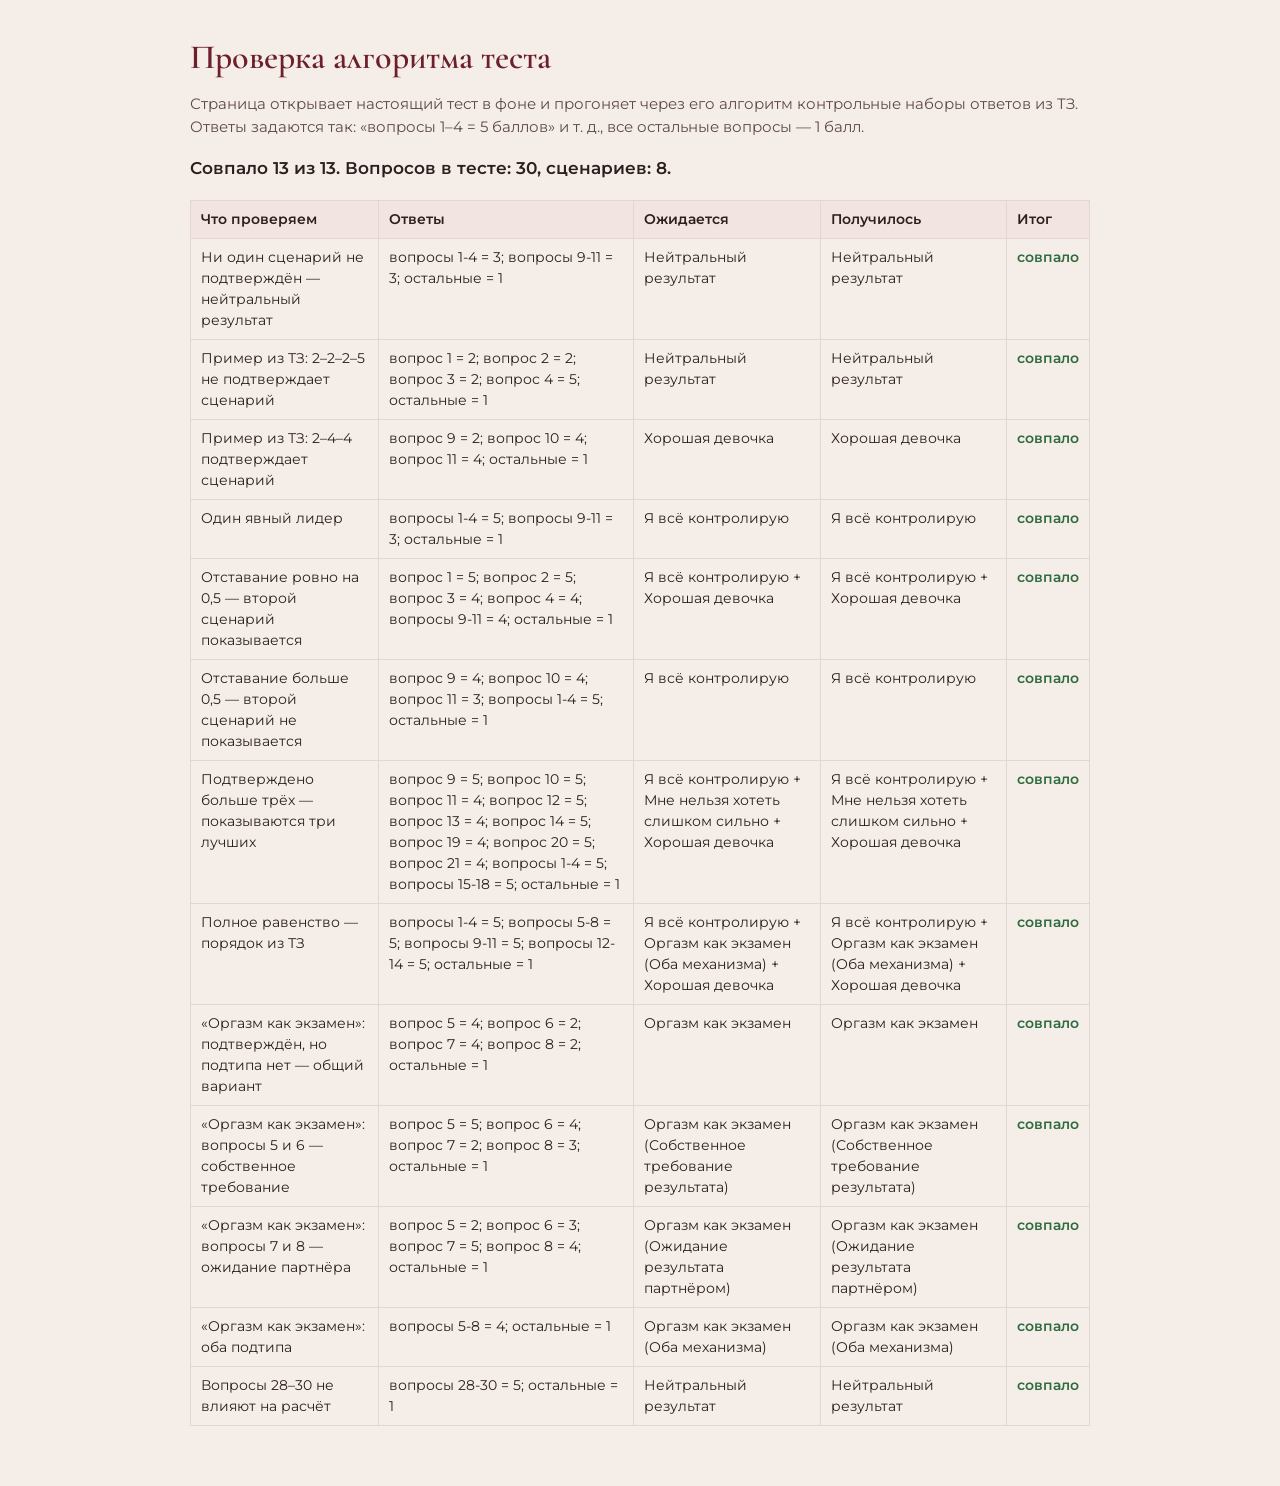
==== checks.html @ d8a2ab55 "Add files via upload" ====
<!doctype html>
<html lang="ru">
<head>
<meta charset="utf-8">
<meta name="viewport" content="width=device-width, initial-scale=1">
<meta name="robots" content="noindex">
<title>Проверка алгоритма теста</title>
<link rel="stylesheet" href="fonts.css">
<style>
body { margin: 0; background: #f5eee8; color: #2d1f1f; font: 15px/1.5 "Montserrat", Arial, sans-serif; }
.wrap { max-width: 900px; margin: 0 auto; padding: 32px 18px 60px; }
h1 { font-family: "Cormorant Garamond", Georgia, serif; font-size: 34px; color: #6d1f2b; margin: 0 0 10px; }
p { margin: 0 0 14px; }
.total { font-weight: 600; font-size: 17px; margin: 18px 0; }
table { border-collapse: collapse; width: 100%; font-size: 14px; }
th, td { border: 1px solid #e4d6cb; padding: 8px 10px; text-align: left; vertical-align: top; }
th { background: #f2e4e1; }
.ok { color: #2e6b3f; font-weight: 600; }
.fail { color: #a3362a; font-weight: 600; }
code { font-family: Consolas, monospace; font-size: 13px; }
.muted { color: #5f4b46; }
</style>
</head>
<body>
<div class="wrap">
  <h1>Проверка алгоритма теста</h1>
  <p class="muted">Страница открывает настоящий тест в фоне и прогоняет через его алгоритм контрольные наборы ответов из ТЗ.
  Ответы задаются так: «вопросы 1–4 = 5 баллов» и т. д., все остальные вопросы — 1 балл.</p>
  <p class="total" id="total">Выполняется…</p>
  <table>
    <thead><tr><th>Что проверяем</th><th>Ответы</th><th>Ожидается</th><th>Получилось</th><th>Итог</th></tr></thead>
    <tbody id="rows"></tbody>
  </table>
</div>
<iframe id="app" src="index.html" style="width:0;height:0;border:0;position:absolute;left:-9999px" title="тест"></iframe>
<script>
const CASES = [
  { name: "Ни один сценарий не подтверждён — нейтральный результат", answers: { "1-4": 3, "9-11": 3 },
    expect: ["Нейтральный результат"] },
  { name: "Пример из ТЗ: 2–2–2–5 не подтверждает сценарий", answers: { "1": 2, "2": 2, "3": 2, "4": 5 },
    expect: ["Нейтральный результат"] },
  { name: "Пример из ТЗ: 2–4–4 подтверждает сценарий", answers: { "9": 2, "10": 4, "11": 4 },
    expect: ["Хорошая девочка"] },
  { name: "Один явный лидер", answers: { "1-4": 5, "9-11": 3 },
    expect: ["Я всё контролирую"] },
  { name: "Отставание ровно на 0,5 — второй сценарий показывается", answers: { "1": 5, "2": 5, "3": 4, "4": 4, "9-11": 4 },
    expect: ["Я всё контролирую", "Хорошая девочка"] },
  { name: "Отставание больше 0,5 — второй сценарий не показывается", answers: { "1-4": 5, "9": 4, "10": 4, "11": 3 },
    expect: ["Я всё контролирую"] },
  { name: "Подтверждено больше трёх — показываются три лучших", answers: { "1-4": 5, "9": 5, "10": 5, "11": 4, "12": 5, "13": 4, "14": 5, "15-18": 5, "19": 4, "20": 5, "21": 4 },
    expect: ["Я всё контролирую", "Мне нельзя хотеть слишком сильно", "Хорошая девочка"] },
  { name: "Полное равенство — порядок из ТЗ", answers: { "1-4": 5, "5-8": 5, "9-11": 5, "12-14": 5 },
    expect: ["Я всё контролирую", "Оргазм как экзамен (Оба механизма)", "Хорошая девочка"] },
  { name: "«Оргазм как экзамен»: подтверждён, но подтипа нет — общий вариант", answers: { "5": 4, "6": 2, "7": 4, "8": 2 },
    expect: ["Оргазм как экзамен"] },
  { name: "«Оргазм как экзамен»: вопросы 5 и 6 — собственное требование", answers: { "5": 5, "6": 4, "7": 2, "8": 3 },
    expect: ["Оргазм как экзамен (Собственное требование результата)"] },
  { name: "«Оргазм как экзамен»: вопросы 7 и 8 — ожидание партнёра", answers: { "5": 2, "6": 3, "7": 5, "8": 4 },
    expect: ["Оргазм как экзамен (Ожидание результата партнёром)"] },
  { name: "«Оргазм как экзамен»: оба подтипа", answers: { "5-8": 4 },
    expect: ["Оргазм как экзамен (Оба механизма)"] },
  { name: "Вопросы 28–30 не влияют на расчёт", answers: { "28-30": 5 },
    expect: ["Нейтральный результат"] }
];

function build(spec, total) {
  const answers = {};
  for (let n = 1; n <= total; n++) answers[n] = 1;
  for (const [range, value] of Object.entries(spec)) {
    const [from, to] = range.split("-").map(Number);
    for (let n = from; n <= (to || from); n++) answers[n] = value;
  }
  return answers;
}

function describe(spec) {
  return Object.entries(spec).map(([r, v]) => `${r.includes("-") ? "вопросы " : "вопрос "}${r} = ${v}`).join("; ") + "; остальные = 1";
}

document.getElementById("app").addEventListener("load", () => {
  const app = document.getElementById("app").contentWindow;
  const content = app.TestApp.content;
  const total = content.questions.length;
  const rows = document.getElementById("rows");
  let passed = 0;
  CASES.forEach(c => {
    const got = app.TestApp.resultLabels(app.TestApp.computeResult(content, build(c.answers, total)));
    const ok = JSON.stringify(got) === JSON.stringify(c.expect);
    if (ok) passed++;
    const tr = document.createElement("tr");
    [c.name, describe(c.answers), c.expect.join(" + "), got.join(" + ")].forEach(text => {
      const td = document.createElement("td");
      td.textContent = text;
      tr.appendChild(td);
    });
    const last = document.createElement("td");
    last.className = ok ? "ok" : "fail";
    last.textContent = ok ? "совпало" : "не совпало";
    tr.appendChild(last);
    rows.appendChild(tr);
  });
  document.getElementById("total").textContent =
    `Совпало ${passed} из ${CASES.length}. Вопросов в тесте: ${total}, сценариев: ${content.scenarios.length}.`;
});
</script>
</body>
</html>
---- fonts.css ----
@font-face {
  font-family: 'Cormorant Garamond';
  font-style: italic;
  font-weight: 500;
  font-display: swap;
  src: url(fonts/CormorantGaramond-italic-500-cyrillic.woff2) format('woff2');
  unicode-range: U+0301, U+0400-045F, U+0490-0491, U+04B0-04B1, U+2116;
}
@font-face {
  font-family: 'Cormorant Garamond';
  font-style: italic;
  font-weight: 500;
  font-display: swap;
  src: url(fonts/CormorantGaramond-italic-500-latin.woff2) format('woff2');
  unicode-range: U+0000-00FF, U+0131, U+0152-0153, U+02BB-02BC, U+02C6, U+02DA, U+02DC, U+0304, U+0308, U+0329, U+2000-206F, U+20AC, U+2122, U+2191, U+2193, U+2212, U+2215, U+FEFF, U+FFFD;
}
@font-face {
  font-family: 'Cormorant Garamond';
  font-style: normal;
  font-weight: 500;
  font-display: swap;
  src: url(fonts/CormorantGaramond-normal-500-cyrillic.woff2) format('woff2');
  unicode-range: U+0301, U+0400-045F, U+0490-0491, U+04B0-04B1, U+2116;
}
@font-face {
  font-family: 'Cormorant Garamond';
  font-style: normal;
  font-weight: 500;
  font-display: swap;
  src: url(fonts/CormorantGaramond-normal-500-latin.woff2) format('woff2');
  unicode-range: U+0000-00FF, U+0131, U+0152-0153, U+02BB-02BC, U+02C6, U+02DA, U+02DC, U+0304, U+0308, U+0329, U+2000-206F, U+20AC, U+2122, U+2191, U+2193, U+2212, U+2215, U+FEFF, U+FFFD;
}
@font-face {
  font-family: 'Cormorant Garamond';
  font-style: normal;
  font-weight: 600;
  font-display: swap;
  src: url(fonts/CormorantGaramond-normal-500-cyrillic.woff2) format('woff2');
  unicode-range: U+0301, U+0400-045F, U+0490-0491, U+04B0-04B1, U+2116;
}
@font-face {
  font-family: 'Cormorant Garamond';
  font-style: normal;
  font-weight: 600;
  font-display: swap;
  src: url(fonts/CormorantGaramond-normal-500-latin.woff2) format('woff2');
  unicode-range: U+0000-00FF, U+0131, U+0152-0153, U+02BB-02BC, U+02C6, U+02DA, U+02DC, U+0304, U+0308, U+0329, U+2000-206F, U+20AC, U+2122, U+2191, U+2193, U+2212, U+2215, U+FEFF, U+FFFD;
}
@font-face {
  font-family: 'Montserrat';
  font-style: normal;
  font-weight: 400;
  font-display: swap;
  src: url(fonts/Montserrat-normal-400-cyrillic.woff2) format('woff2');
  unicode-range: U+0301, U+0400-045F, U+0490-0491, U+04B0-04B1, U+2116;
}
@font-face {
  font-family: 'Montserrat';
  font-style: normal;
  font-weight: 400;
  font-display: swap;
  src: url(fonts/Montserrat-normal-400-latin.woff2) format('woff2');
  unicode-range: U+0000-00FF, U+0131, U+0152-0153, U+02BB-02BC, U+02C6, U+02DA, U+02DC, U+0304, U+0308, U+0329, U+2000-206F, U+20AC, U+2122, U+2191, U+2193, U+2212, U+2215, U+FEFF, U+FFFD;
}
@font-face {
  font-family: 'Montserrat';
  font-style: normal;
  font-weight: 500;
  font-display: swap;
  src: url(fonts/Montserrat-normal-400-cyrillic.woff2) format('woff2');
  unicode-range: U+0301, U+0400-045F, U+0490-0491, U+04B0-04B1, U+2116;
}
@font-face {
  font-family: 'Montserrat';
  font-style: normal;
  font-weight: 500;
  font-display: swap;
  src: url(fonts/Montserrat-normal-400-latin.woff2) format('woff2');
  unicode-range: U+0000-00FF, U+0131, U+0152-0153, U+02BB-02BC, U+02C6, U+02DA, U+02DC, U+0304, U+0308, U+0329, U+2000-206F, U+20AC, U+2122, U+2191, U+2193, U+2212, U+2215, U+FEFF, U+FFFD;
}
@font-face {
  font-family: 'Montserrat';
  font-style: normal;
  font-weight: 600;
  font-display: swap;
  src: url(fonts/Montserrat-normal-400-cyrillic.woff2) format('woff2');
  unicode-range: U+0301, U+0400-045F, U+0490-0491, U+04B0-04B1, U+2116;
}
@font-face {
  font-family: 'Montserrat';
  font-style: normal;
  font-weight: 600;
  font-display: swap;
  src: url(fonts/Montserrat-normal-400-latin.woff2) format('woff2');
  unicode-range: U+0000-00FF, U+0131, U+0152-0153, U+02BB-02BC, U+02C6, U+02DA, U+02DC, U+0304, U+0308, U+0329, U+2000-206F, U+20AC, U+2122, U+2191, U+2193, U+2212, U+2215, U+FEFF, U+FFFD;
}
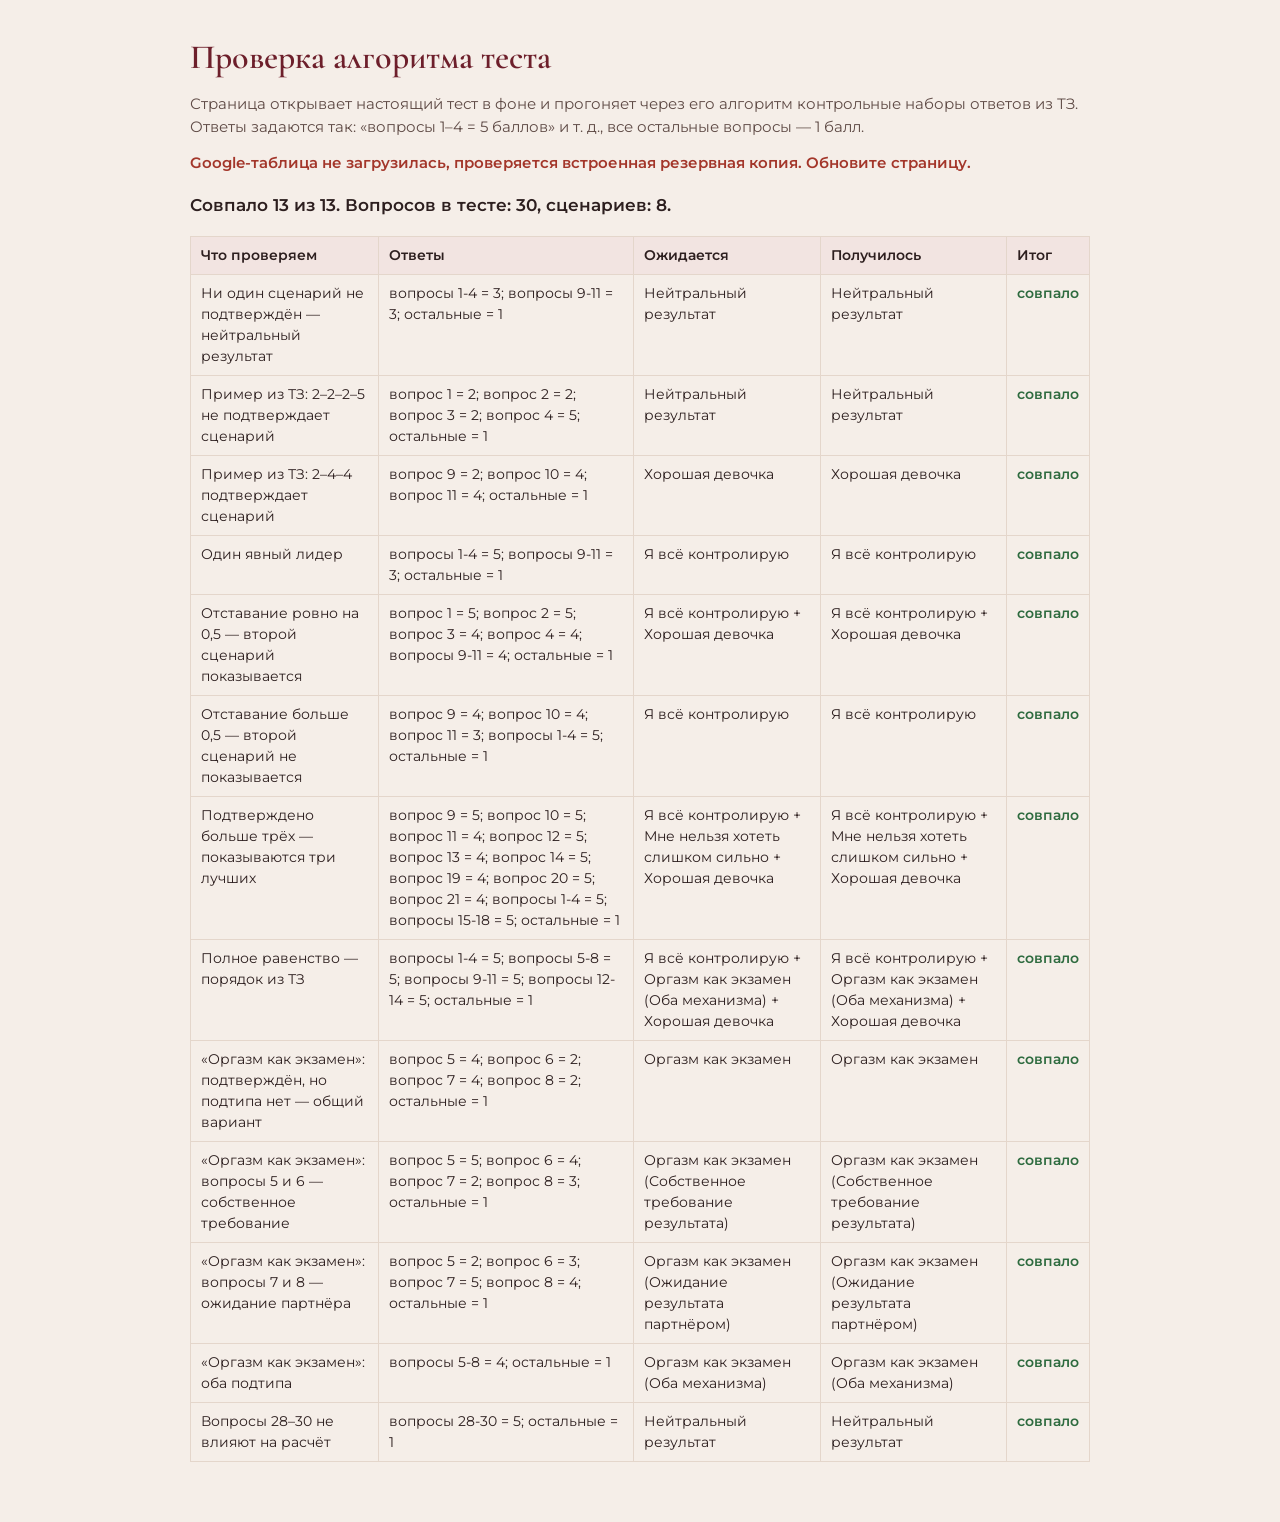
==== commit 482fde06: "Add files via upload" ====
--- a/checks.html
+++ b/checks.html
@@ -1,107 +1,121 @@
-<!doctype html>
-<html lang="ru">
-<head>
-<meta charset="utf-8">
-<meta name="viewport" content="width=device-width, initial-scale=1">
-<meta name="robots" content="noindex">
-<title>Проверка алгоритма теста</title>
-<link rel="stylesheet" href="fonts.css">
-<style>
-body { margin: 0; background: #f5eee8; color: #2d1f1f; font: 15px/1.5 "Montserrat", Arial, sans-serif; }
-.wrap { max-width: 900px; margin: 0 auto; padding: 32px 18px 60px; }
-h1 { font-family: "Cormorant Garamond", Georgia, serif; font-size: 34px; color: #6d1f2b; margin: 0 0 10px; }
-p { margin: 0 0 14px; }
-.total { font-weight: 600; font-size: 17px; margin: 18px 0; }
-table { border-collapse: collapse; width: 100%; font-size: 14px; }
-th, td { border: 1px solid #e4d6cb; padding: 8px 10px; text-align: left; vertical-align: top; }
-th { background: #f2e4e1; }
-.ok { color: #2e6b3f; font-weight: 600; }
-.fail { color: #a3362a; font-weight: 600; }
-code { font-family: Consolas, monospace; font-size: 13px; }
-.muted { color: #5f4b46; }
-</style>
-</head>
-<body>
-<div class="wrap">
-  <h1>Проверка алгоритма теста</h1>
-  <p class="muted">Страница открывает настоящий тест в фоне и прогоняет через его алгоритм контрольные наборы ответов из ТЗ.
-  Ответы задаются так: «вопросы 1–4 = 5 баллов» и т. д., все остальные вопросы — 1 балл.</p>
-  <p class="total" id="total">Выполняется…</p>
-  <table>
-    <thead><tr><th>Что проверяем</th><th>Ответы</th><th>Ожидается</th><th>Получилось</th><th>Итог</th></tr></thead>
-    <tbody id="rows"></tbody>
-  </table>
-</div>
-<iframe id="app" src="index.html" style="width:0;height:0;border:0;position:absolute;left:-9999px" title="тест"></iframe>
-<script>
-const CASES = [
-  { name: "Ни один сценарий не подтверждён — нейтральный результат", answers: { "1-4": 3, "9-11": 3 },
-    expect: ["Нейтральный результат"] },
-  { name: "Пример из ТЗ: 2–2–2–5 не подтверждает сценарий", answers: { "1": 2, "2": 2, "3": 2, "4": 5 },
-    expect: ["Нейтральный результат"] },
-  { name: "Пример из ТЗ: 2–4–4 подтверждает сценарий", answers: { "9": 2, "10": 4, "11": 4 },
-    expect: ["Хорошая девочка"] },
-  { name: "Один явный лидер", answers: { "1-4": 5, "9-11": 3 },
-    expect: ["Я всё контролирую"] },
-  { name: "Отставание ровно на 0,5 — второй сценарий показывается", answers: { "1": 5, "2": 5, "3": 4, "4": 4, "9-11": 4 },
-    expect: ["Я всё контролирую", "Хорошая девочка"] },
-  { name: "Отставание больше 0,5 — второй сценарий не показывается", answers: { "1-4": 5, "9": 4, "10": 4, "11": 3 },
-    expect: ["Я всё контролирую"] },
-  { name: "Подтверждено больше трёх — показываются три лучших", answers: { "1-4": 5, "9": 5, "10": 5, "11": 4, "12": 5, "13": 4, "14": 5, "15-18": 5, "19": 4, "20": 5, "21": 4 },
-    expect: ["Я всё контролирую", "Мне нельзя хотеть слишком сильно", "Хорошая девочка"] },
-  { name: "Полное равенство — порядок из ТЗ", answers: { "1-4": 5, "5-8": 5, "9-11": 5, "12-14": 5 },
-    expect: ["Я всё контролирую", "Оргазм как экзамен (Оба механизма)", "Хорошая девочка"] },
-  { name: "«Оргазм как экзамен»: подтверждён, но подтипа нет — общий вариант", answers: { "5": 4, "6": 2, "7": 4, "8": 2 },
-    expect: ["Оргазм как экзамен"] },
-  { name: "«Оргазм как экзамен»: вопросы 5 и 6 — собственное требование", answers: { "5": 5, "6": 4, "7": 2, "8": 3 },
-    expect: ["Оргазм как экзамен (Собственное требование результата)"] },
-  { name: "«Оргазм как экзамен»: вопросы 7 и 8 — ожидание партнёра", answers: { "5": 2, "6": 3, "7": 5, "8": 4 },
-    expect: ["Оргазм как экзамен (Ожидание результата партнёром)"] },
-  { name: "«Оргазм как экзамен»: оба подтипа", answers: { "5-8": 4 },
-    expect: ["Оргазм как экзамен (Оба механизма)"] },
-  { name: "Вопросы 28–30 не влияют на расчёт", answers: { "28-30": 5 },
-    expect: ["Нейтральный результат"] }
-];
-
-function build(spec, total) {
-  const answers = {};
-  for (let n = 1; n <= total; n++) answers[n] = 1;
-  for (const [range, value] of Object.entries(spec)) {
-    const [from, to] = range.split("-").map(Number);
-    for (let n = from; n <= (to || from); n++) answers[n] = value;
-  }
-  return answers;
-}
-
-function describe(spec) {
-  return Object.entries(spec).map(([r, v]) => `${r.includes("-") ? "вопросы " : "вопрос "}${r} = ${v}`).join("; ") + "; остальные = 1";
-}
-
-document.getElementById("app").addEventListener("load", () => {
-  const app = document.getElementById("app").contentWindow;
-  const content = app.TestApp.content;
-  const total = content.questions.length;
-  const rows = document.getElementById("rows");
-  let passed = 0;
-  CASES.forEach(c => {
-    const got = app.TestApp.resultLabels(app.TestApp.computeResult(content, build(c.answers, total)));
-    const ok = JSON.stringify(got) === JSON.stringify(c.expect);
-    if (ok) passed++;
-    const tr = document.createElement("tr");
-    [c.name, describe(c.answers), c.expect.join(" + "), got.join(" + ")].forEach(text => {
-      const td = document.createElement("td");
-      td.textContent = text;
-      tr.appendChild(td);
-    });
-    const last = document.createElement("td");
-    last.className = ok ? "ok" : "fail";
-    last.textContent = ok ? "совпало" : "не совпало";
-    tr.appendChild(last);
-    rows.appendChild(tr);
-  });
-  document.getElementById("total").textContent =
-    `Совпало ${passed} из ${CASES.length}. Вопросов в тесте: ${total}, сценариев: ${content.scenarios.length}.`;
-});
-</script>
-</body>
-</html>
+<!doctype html>
+<html lang="ru">
+<head>
+<meta charset="utf-8">
+<meta name="viewport" content="width=device-width, initial-scale=1">
+<meta name="robots" content="noindex">
+<title>Проверка алгоритма теста</title>
+<link rel="stylesheet" href="fonts.css?v=202609230021">
+<script src="config.js?v=202609230021"></script>
+<style>
+body { margin: 0; background: #f5eee8; color: #2d1f1f; font: 15px/1.5 "Montserrat", Arial, sans-serif; }
+.wrap { max-width: 900px; margin: 0 auto; padding: 32px 18px 60px; }
+h1 { font-family: "Cormorant Garamond", Georgia, serif; font-size: 34px; color: #6d1f2b; margin: 0 0 10px; }
+p { margin: 0 0 14px; }
+.total { font-weight: 600; font-size: 17px; margin: 18px 0; }
+table { border-collapse: collapse; width: 100%; font-size: 14px; }
+th, td { border: 1px solid #e4d6cb; padding: 8px 10px; text-align: left; vertical-align: top; }
+th { background: #f2e4e1; }
+.ok { color: #2e6b3f; font-weight: 600; }
+.fail { color: #a3362a; font-weight: 600; }
+code { font-family: Consolas, monospace; font-size: 13px; }
+.muted { color: #5f4b46; }
+</style>
+</head>
+<body>
+<div class="wrap">
+  <h1>Проверка алгоритма теста</h1>
+  <p class="muted">Страница открывает настоящий тест в фоне и прогоняет через его алгоритм контрольные наборы ответов из ТЗ.
+  Ответы задаются так: «вопросы 1–4 = 5 баллов» и т. д., все остальные вопросы — 1 балл.</p>
+  <p id="source" class="muted">Проверяется источник контента…</p>
+  <p class="total" id="total">Выполняется…</p>
+  <table>
+    <thead><tr><th>Что проверяем</th><th>Ответы</th><th>Ожидается</th><th>Получилось</th><th>Итог</th></tr></thead>
+    <tbody id="rows"></tbody>
+  </table>
+</div>
+<iframe id="app" src="index.html" style="width:0;height:0;border:0;position:absolute;left:-9999px" title="тест"></iframe>
+<script>
+const CASES = [
+  { name: "Ни один сценарий не подтверждён — нейтральный результат", answers: { "1-4": 3, "9-11": 3 },
+    expect: ["Нейтральный результат"] },
+  { name: "Пример из ТЗ: 2–2–2–5 не подтверждает сценарий", answers: { "1": 2, "2": 2, "3": 2, "4": 5 },
+    expect: ["Нейтральный результат"] },
+  { name: "Пример из ТЗ: 2–4–4 подтверждает сценарий", answers: { "9": 2, "10": 4, "11": 4 },
+    expect: ["Хорошая девочка"] },
+  { name: "Один явный лидер", answers: { "1-4": 5, "9-11": 3 },
+    expect: ["Я всё контролирую"] },
+  { name: "Отставание ровно на 0,5 — второй сценарий показывается", answers: { "1": 5, "2": 5, "3": 4, "4": 4, "9-11": 4 },
+    expect: ["Я всё контролирую", "Хорошая девочка"] },
+  { name: "Отставание больше 0,5 — второй сценарий не показывается", answers: { "1-4": 5, "9": 4, "10": 4, "11": 3 },
+    expect: ["Я всё контролирую"] },
+  { name: "Подтверждено больше трёх — показываются три лучших", answers: { "1-4": 5, "9": 5, "10": 5, "11": 4, "12": 5, "13": 4, "14": 5, "15-18": 5, "19": 4, "20": 5, "21": 4 },
+    expect: ["Я всё контролирую", "Мне нельзя хотеть слишком сильно", "Хорошая девочка"] },
+  { name: "Полное равенство — порядок из ТЗ", answers: { "1-4": 5, "5-8": 5, "9-11": 5, "12-14": 5 },
+    expect: ["Я всё контролирую", "Оргазм как экзамен (Оба механизма)", "Хорошая девочка"] },
+  { name: "«Оргазм как экзамен»: подтверждён, но подтипа нет — общий вариант", answers: { "5": 4, "6": 2, "7": 4, "8": 2 },
+    expect: ["Оргазм как экзамен"] },
+  { name: "«Оргазм как экзамен»: вопросы 5 и 6 — собственное требование", answers: { "5": 5, "6": 4, "7": 2, "8": 3 },
+    expect: ["Оргазм как экзамен (Собственное требование результата)"] },
+  { name: "«Оргазм как экзамен»: вопросы 7 и 8 — ожидание партнёра", answers: { "5": 2, "6": 3, "7": 5, "8": 4 },
+    expect: ["Оргазм как экзамен (Ожидание результата партнёром)"] },
+  { name: "«Оргазм как экзамен»: оба подтипа", answers: { "5-8": 4 },
+    expect: ["Оргазм как экзамен (Оба механизма)"] },
+  { name: "Вопросы 28–30 не влияют на расчёт", answers: { "28-30": 5 },
+    expect: ["Нейтральный результат"] }
+];
+
+function build(spec, total) {
+  const answers = {};
+  for (let n = 1; n <= total; n++) answers[n] = 1;
+  for (const [range, value] of Object.entries(spec)) {
+    const [from, to] = range.split("-").map(Number);
+    for (let n = from; n <= (to || from); n++) answers[n] = value;
+  }
+  return answers;
+}
+
+function describe(spec) {
+  return Object.entries(spec).map(([r, v]) => `${r.includes("-") ? "вопросы " : "вопрос "}${r} = ${v}`).join("; ") + "; остальные = 1";
+}
+
+document.getElementById("app").addEventListener("load", async () => {
+  const app = document.getElementById("app").contentWindow;
+  await app.TestApp.ready;
+  const content = app.TestApp.content;
+  const source = app.TestApp.source;
+  const note = document.getElementById("source");
+  if (source === "sheet") {
+    note.className = "ok";
+    note.textContent = "Вопросы и настройки взяты из Google-таблицы — проверяется актуальная версия теста.";
+  } else {
+    note.className = "fail";
+    note.textContent = source === "config"
+      ? "Google-таблица не подключена в настройках — проверяется встроенная копия теста."
+      : "Google-таблица не загрузилась, проверяется встроенная резервная копия. Обновите страницу.";
+  }
+  const total = content.questions.length;
+  const rows = document.getElementById("rows");
+  let passed = 0;
+  CASES.forEach(c => {
+    const got = app.TestApp.resultLabels(app.TestApp.computeResult(content, build(c.answers, total)));
+    const ok = JSON.stringify(got) === JSON.stringify(c.expect);
+    if (ok) passed++;
+    const tr = document.createElement("tr");
+    [c.name, describe(c.answers), c.expect.join(" + "), got.join(" + ")].forEach(text => {
+      const td = document.createElement("td");
+      td.textContent = text;
+      tr.appendChild(td);
+    });
+    const last = document.createElement("td");
+    last.className = ok ? "ok" : "fail";
+    last.textContent = ok ? "совпало" : "не совпало";
+    tr.appendChild(last);
+    rows.appendChild(tr);
+  });
+  document.getElementById("total").textContent =
+    `Совпало ${passed} из ${CASES.length}. Вопросов в тесте: ${total}, сценариев: ${content.scenarios.length}.`;
+});
+</script>
+</body>
+</html>
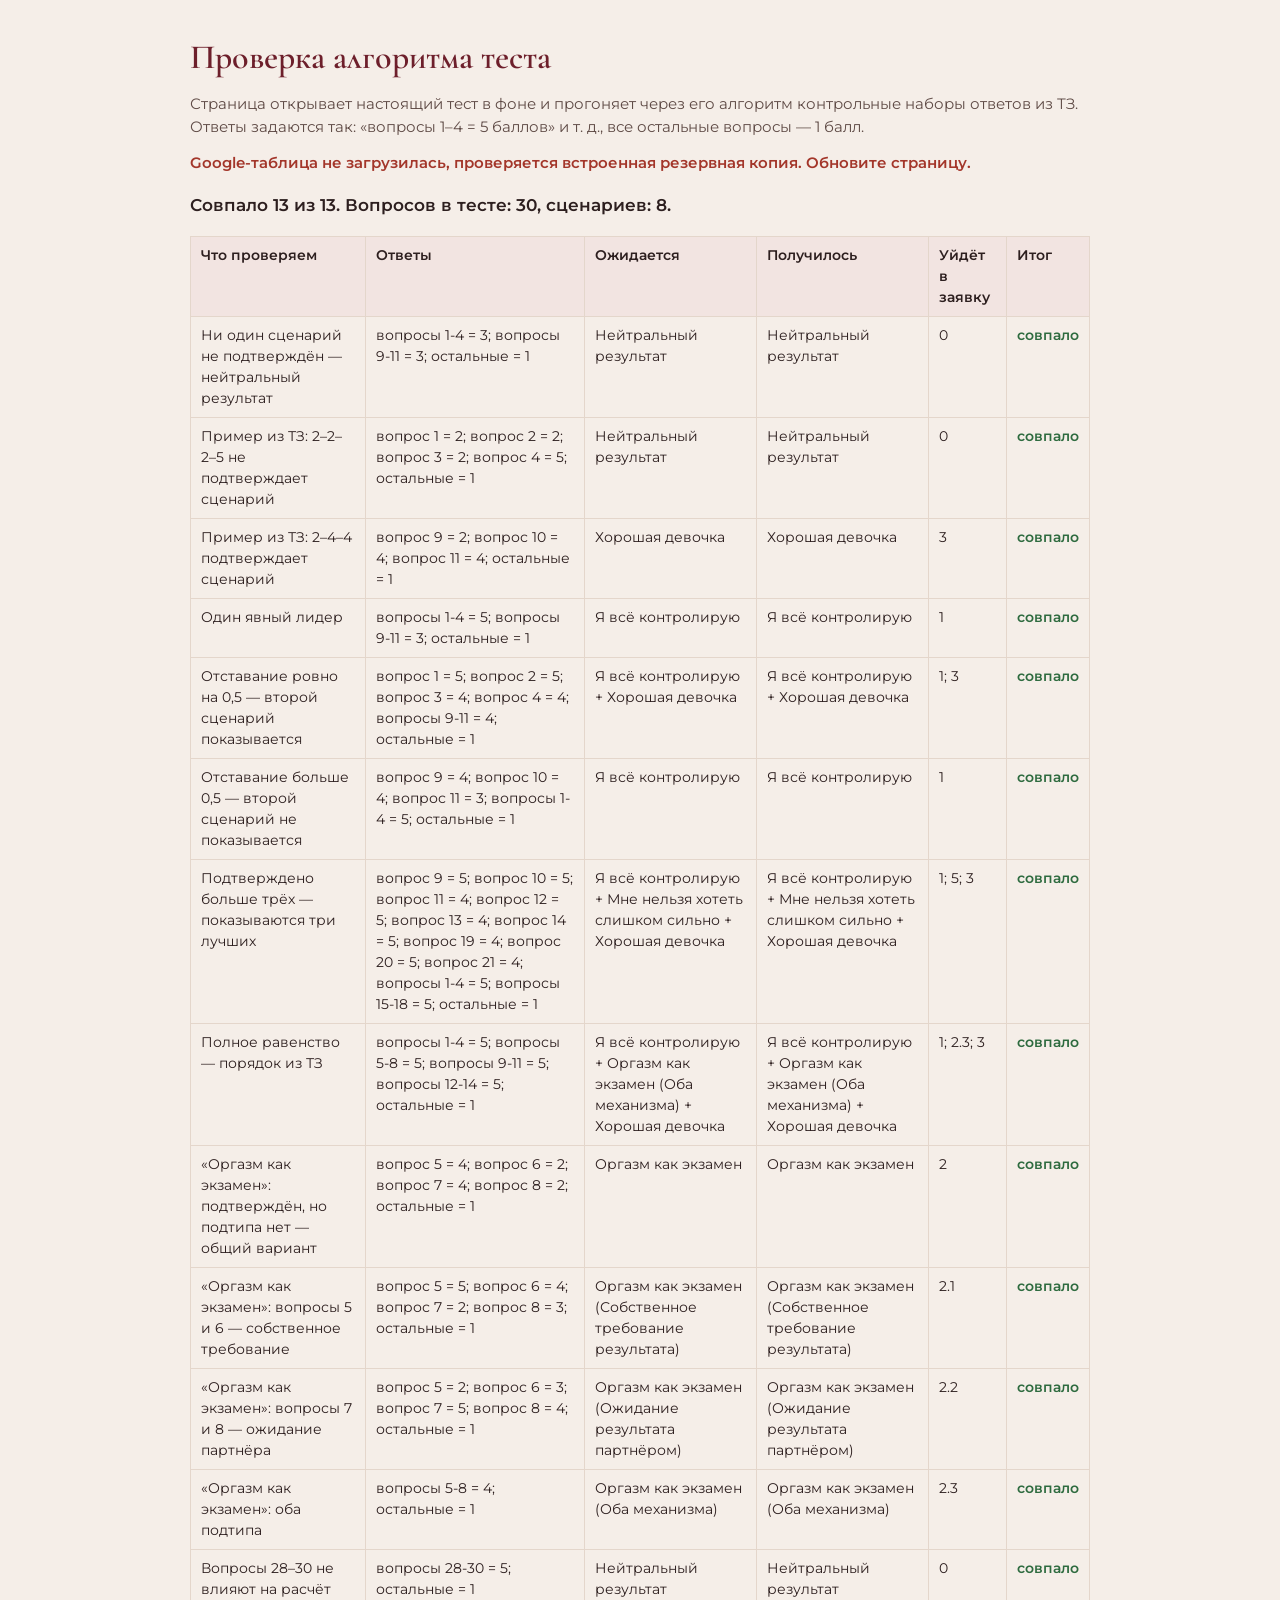
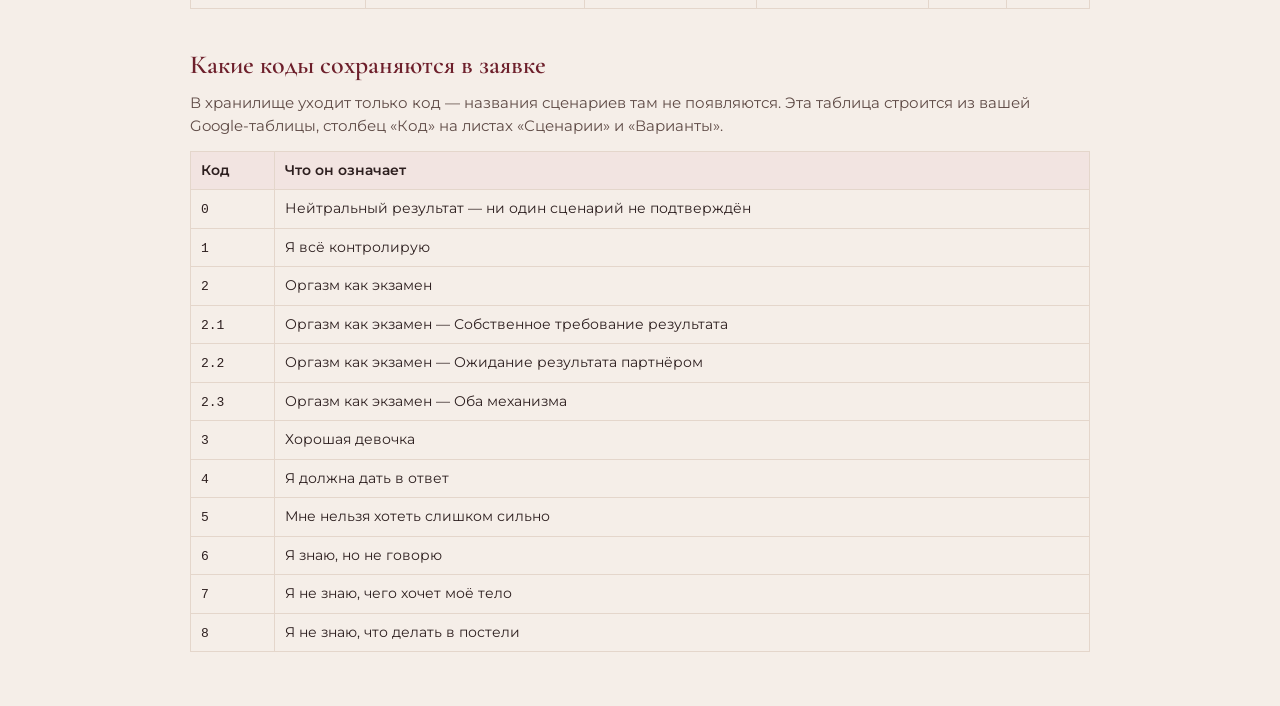
==== commit 5f4e5ffd: "Add files via upload" ====
--- a/checks.html
+++ b/checks.html
@@ -5,12 +5,13 @@
 <meta name="viewport" content="width=device-width, initial-scale=1">
 <meta name="robots" content="noindex">
 <title>Проверка алгоритма теста</title>
-<link rel="stylesheet" href="fonts.css?v=202609230021">
-<script src="config.js?v=202609230021"></script>
+<link rel="stylesheet" href="fonts.css?v=202609231939">
+<script src="config.js?v=202609231939"></script>
 <style>
 body { margin: 0; background: #f5eee8; color: #2d1f1f; font: 15px/1.5 "Montserrat", Arial, sans-serif; }
 .wrap { max-width: 900px; margin: 0 auto; padding: 32px 18px 60px; }
 h1 { font-family: "Cormorant Garamond", Georgia, serif; font-size: 34px; color: #6d1f2b; margin: 0 0 10px; }
+h2 { font-family: "Cormorant Garamond", Georgia, serif; font-size: 26px; color: #6d1f2b; margin: 36px 0 8px; }
 p { margin: 0 0 14px; }
 .total { font-weight: 600; font-size: 17px; margin: 18px 0; }
 table { border-collapse: collapse; width: 100%; font-size: 14px; }
@@ -30,8 +31,16 @@
   <p id="source" class="muted">Проверяется источник контента…</p>
   <p class="total" id="total">Выполняется…</p>
   <table>
-    <thead><tr><th>Что проверяем</th><th>Ответы</th><th>Ожидается</th><th>Получилось</th><th>Итог</th></tr></thead>
+    <thead><tr><th>Что проверяем</th><th>Ответы</th><th>Ожидается</th><th>Получилось</th><th>Уйдёт в заявку</th><th>Итог</th></tr></thead>
     <tbody id="rows"></tbody>
+  </table>
+
+  <h2>Какие коды сохраняются в заявке</h2>
+  <p class="muted">В хранилище уходит только код — названия сценариев там не появляются.
+  Эта таблица строится из вашей Google-таблицы, столбец «Код» на листах «Сценарии» и «Варианты».</p>
+  <table>
+    <thead><tr><th>Код</th><th>Что он означает</th></tr></thead>
+    <tbody id="codes"></tbody>
   </table>
 </div>
 <iframe id="app" src="index.html" style="width:0;height:0;border:0;position:absolute;left:-9999px" title="тест"></iframe>
@@ -102,7 +111,8 @@
     const ok = JSON.stringify(got) === JSON.stringify(c.expect);
     if (ok) passed++;
     const tr = document.createElement("tr");
-    [c.name, describe(c.answers), c.expect.join(" + "), got.join(" + ")].forEach(text => {
+    const codes = app.TestApp.resultCodes(app.TestApp.computeResult(content, build(c.answers, total)));
+    [c.name, describe(c.answers), c.expect.join(" + "), got.join(" + "), codes.join("; ")].forEach(text => {
       const td = document.createElement("td");
       td.textContent = text;
       tr.appendChild(td);
@@ -113,6 +123,23 @@
     tr.appendChild(last);
     rows.appendChild(tr);
   });
+  const codeRows = document.getElementById("codes");
+  const codeList = [["0", "Нейтральный результат — ни один сценарий не подтверждён"]];
+  content.scenarios.forEach(sc => {
+    const vs = content.variants.filter(v => v.scenario === sc.name);
+    if (!vs.length) codeList.push([sc.code, sc.name]);
+    else vs.forEach(v => codeList.push([v.code, sc.name + (v.type === "общий" ? "" : " — " + v.name)]));
+  });
+  codeList.forEach(([code, label]) => {
+    const tr = document.createElement("tr");
+    const c1 = document.createElement("td");
+    c1.innerHTML = "<code>" + code + "</code>";
+    const c2 = document.createElement("td");
+    c2.textContent = label;
+    tr.append(c1, c2);
+    codeRows.appendChild(tr);
+  });
+
   document.getElementById("total").textContent =
     `Совпало ${passed} из ${CASES.length}. Вопросов в тесте: ${total}, сценариев: ${content.scenarios.length}.`;
 });
